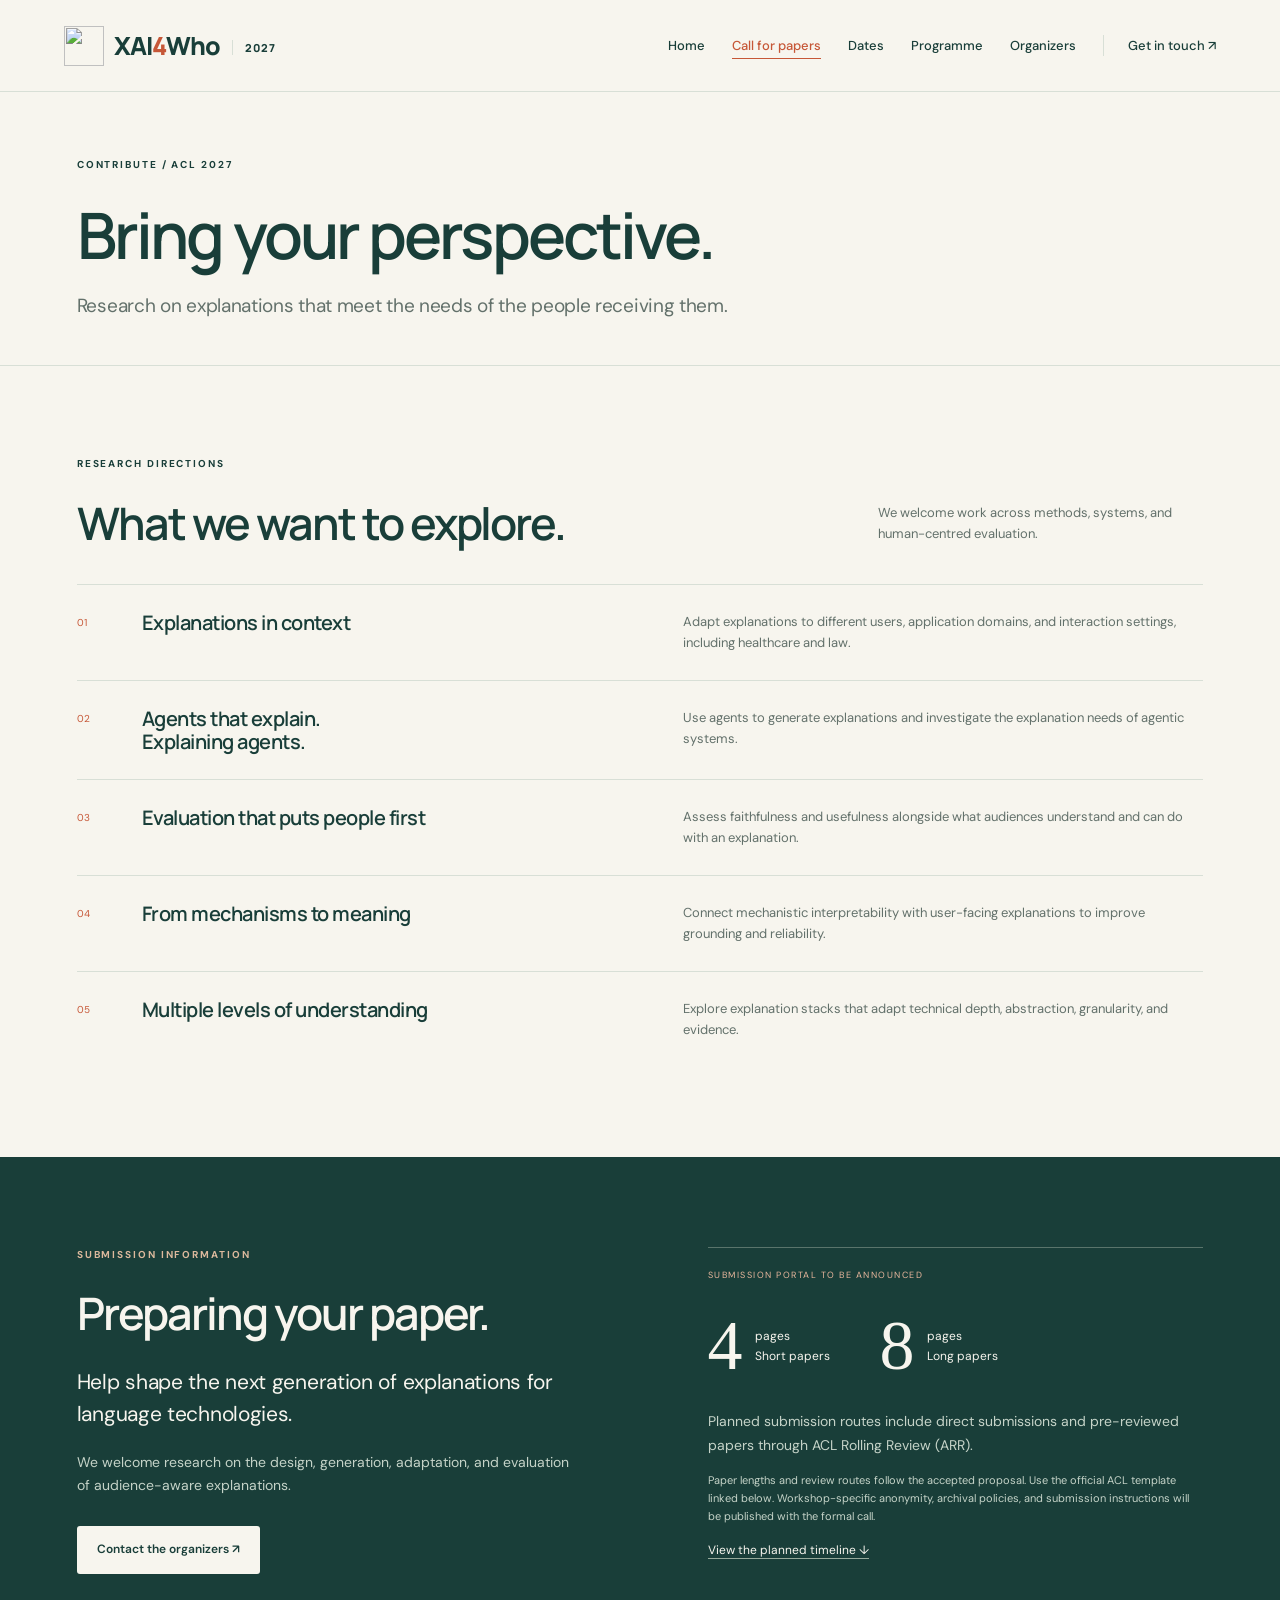
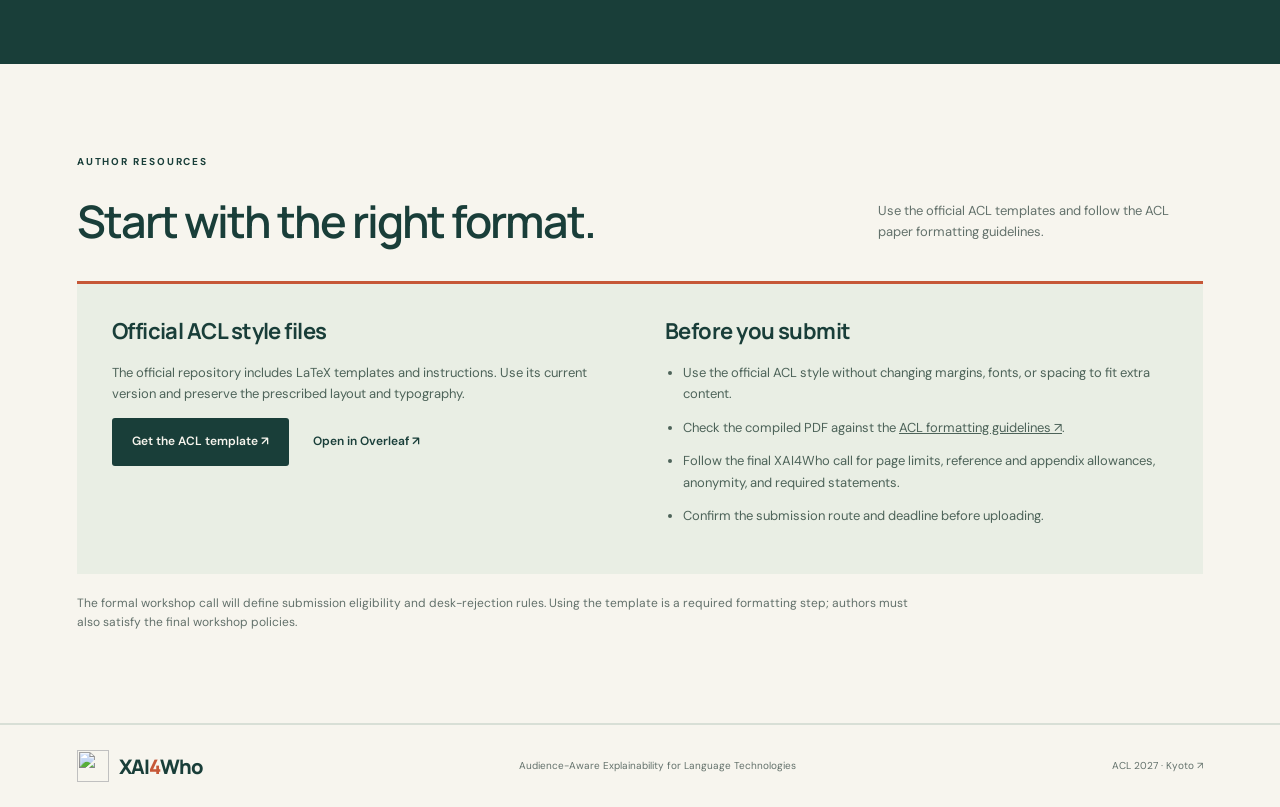
==== call-for-papers.html @ 86479db1 "Publish XAI4Who workshop website pages" ====
<!doctype html>
<html lang="en">
<head><meta charset="utf-8"><meta name="viewport" content="width=device-width,initial-scale=1"><meta name="description" content="Research topics, submission information, official ACL templates and formatting guidance for XAI4Who 2027."><meta name="theme-color" content="#143f3b"><title>Call for papers · XAI4Who 2027</title><link rel="icon" href="assets/logo.svg" type="image/svg+xml"><link rel="stylesheet" href="style.css"></head>
<body><a class="skip" href="#main">Skip to content</a><header><a class="brand" href="index.html"><img src="assets/logo.svg" alt="" width="40" height="40">XAI<span>4</span>Who<span class="edition">2027</span></a><button class="menu" aria-expanded="false" aria-controls="navigation">Menu <span>＋</span></button><nav id="navigation" aria-label="Main navigation"><a href="index.html">Home</a><a href="call-for-papers.html" aria-current="page">Call for papers</a><a href="dates.html">Dates</a><a href="programme.html">Programme</a><a href="organizers.html">Organizers</a><a class="nav-contact" href="mailto:s.k.nigam@bham.ac.uk">Get in touch ↗</a></nav></header>
<main id="main"><section class="wrap page-intro"><div class="eyebrow">CONTRIBUTE / ACL 2027</div><h1>Bring your perspective.</h1><p class="lead">Research on explanations that meet the needs of the people receiving them.</p></section><section class="wrap section" id="topics"><div class="section-head"><div><div class="eyebrow">RESEARCH DIRECTIONS</div><h2>What we want to explore.</h2></div><p>We welcome work across methods, systems, and human-centred evaluation.</p></div><div class="topic-list"><article><span>01</span><h3>Explanations in context</h3><p>Adapt explanations to different users, application domains, and interaction settings, including healthcare and law.</p></article><article><span>02</span><h3>Agents that explain.<br>Explaining agents.</h3><p>Use agents to generate explanations and investigate the explanation needs of agentic systems.</p></article><article><span>03</span><h3>Evaluation that puts people first</h3><p>Assess faithfulness and usefulness alongside what audiences understand and can do with an explanation.</p></article><article><span>04</span><h3>From mechanisms to meaning</h3><p>Connect mechanistic interpretability with user-facing explanations to improve grounding and reliability.</p></article><article><span>05</span><h3>Multiple levels of understanding</h3><p>Explore explanation stacks that adapt technical depth, abstraction, granularity, and evidence.</p></article></div></section><section class="papers-section" id="papers"><div class="wrap section paper-grid"><div><div class="eyebrow">SUBMISSION INFORMATION</div><h2>Preparing your paper.</h2><p class="lead">Help shape the next generation of explanations for language technologies.</p><p>We welcome research on the design, generation, adaptation, and evaluation of audience-aware explanations.</p><a class="button light" href="mailto:s.k.nigam@bham.ac.uk">Contact the organizers ↗</a></div><div class="submission"><div class="submission-status">SUBMISSION PORTAL TO BE ANNOUNCED</div><div class="paper-types"><div><strong>4</strong><span>pages<br>Short papers</span></div><div><strong>8</strong><span>pages<br>Long papers</span></div></div><p>Planned submission routes include direct submissions and pre-reviewed papers through ACL Rolling Review (ARR).</p><p class="fine">Paper lengths and review routes follow the accepted proposal. Use the official ACL template linked below. Workshop-specific anonymity, archival policies, and submission instructions will be published with the formal call.</p><a href="dates.html">View the planned timeline ↓</a></div></div></section><section class="wrap section formatting" id="formatting"><div class="section-head"><div><div class="eyebrow">AUTHOR RESOURCES</div><h2>Start with the right format.</h2></div><p>Use the official ACL templates and follow the ACL paper formatting guidelines.</p></div><div class="template-box"><div><h3>Official ACL style files</h3><p>The official repository includes LaTeX templates and instructions. Use its current version and preserve the prescribed layout and typography.</p><div class="actions"><a class="button" href="https://github.com/acl-org/acl-style-files" target="_blank" rel="noopener">Get the ACL template ↗</a><a class="text-link" href="https://www.overleaf.com/latex/templates/association-for-computational-linguistics-acl-conference/jvxskxpnznfj" target="_blank" rel="noopener">Open in Overleaf ↗</a></div></div><div><h3>Before you submit</h3><ul><li>Use the official ACL style without changing margins, fonts, or spacing to fit extra content.</li><li>Check the compiled PDF against the <a href="https://acl-org.github.io/ACLPUB/formatting.html" target="_blank" rel="noopener">ACL formatting guidelines ↗</a>.</li><li>Follow the final XAI4Who call for page limits, reference and appendix allowances, anonymity, and required statements.</li><li>Confirm the submission route and deadline before uploading.</li></ul></div></div><p class="format-note">The formal workshop call will define submission eligibility and desk-rejection rules. Using the template is a required formatting step; authors must also satisfy the final workshop policies.</p></section></main><footer class="wrap"><a class="brand" href="index.html"><img src="assets/logo.svg" alt="" width="32" height="32">XAI<span>4</span>Who</a><p>Audience-Aware Explainability for Language Technologies</p><a href="https://2027.aclweb.org/">ACL 2027 · Kyoto ↗</a></footer><script src="script.js"></script></body></html>
---- style.css ----
@import url('https://fonts.googleapis.com/css2?family=DM+Sans:wght@400;500;600;700&family=Manrope:wght@400;500;600;700;800&display=swap');
:root{--paper:#f7f5ee;--ink:#193e39;--muted:#63716b;--line:#d8dfd6;--accent:#c65737;--serif:Georgia,'Times New Roman',serif}*{box-sizing:border-box}html{scroll-behavior:smooth;scroll-padding-top:100px}body{margin:0;background:var(--paper);color:var(--ink);font-family:'DM Sans',Arial,sans-serif;line-height:1.65}a{color:inherit;text-decoration:none}a:hover{text-decoration:underline;text-underline-offset:5px}button,a{-webkit-tap-highlight-color:transparent}a:focus-visible,button:focus-visible{outline:3px solid var(--accent);outline-offset:5px}h1,h2,h3,p{margin-top:0}h1,h2,h3{font-family:Manrope,Arial,sans-serif;line-height:1.16;letter-spacing:-.045em}h2{font-size:clamp(32px,3.5vw,48px);font-weight:600;margin-bottom:28px}h3{letter-spacing:-.025em}em{font-family:var(--serif);font-weight:400}header{height:92px;display:flex;align-items:center;justify-content:space-between;padding:0 5%;border-bottom:1px solid var(--line);gap:20px}.brand{display:flex;align-items:center;font:800 25px Manrope,Arial,sans-serif;letter-spacing:-1px;white-space:nowrap}.brand img{margin-right:10px}.brand>span:not(.edition){color:var(--accent)}.edition{font-size:11px;letter-spacing:1px;margin:4px 0 0 12px;border-left:1px solid var(--line);padding-left:12px}nav{display:flex;gap:27px;font-size:13px;font-weight:500}.nav-contact{border-left:1px solid var(--line);padding-left:24px}.wrap{max-width:1320px;padding-left:6%;padding-right:6%;margin:auto}.eyebrow{font-size:10px;letter-spacing:1.9px;font-weight:700;margin-bottom:24px}.dot{display:inline-block;width:7px;height:7px;background:var(--accent);border-radius:50%;margin-right:8px}.hero{display:grid;grid-template-columns:1.05fr 1fr;align-items:center;gap:5%;padding-top:78px;padding-bottom:70px}.hero h1{font-size:clamp(64px,6.8vw,98px);font-weight:600;line-height:1.02;margin-bottom:28px}.hero h1 em{color:var(--accent)}.subtitle{font-size:21px;line-height:1.45;font-weight:500;letter-spacing:-.4px}.intro{font-size:15px;max-width:400px;color:var(--muted);margin-bottom:28px}.actions{display:flex;gap:24px;align-items:center;flex-wrap:wrap}.button{display:inline-flex;align-items:center;justify-content:space-between;gap:25px;background:var(--ink);color:var(--paper);padding:14px 20px;font-size:12px;font-weight:600;border-radius:3px}.button:hover{background:#28564e;text-decoration:none}.text-link{font-size:12px;font-weight:600}.hero-meta{display:flex;flex-wrap:wrap;gap:20px;margin-top:36px;font-size:9px;font-weight:700;letter-spacing:1.1px}.hero-meta span+span:before{content:'·';margin-right:20px;color:var(--accent)}.visual{min-height:460px;position:relative;background:#e9eee4;overflow:hidden;border-radius:180px 180px 8px 8px}.visual-grid{position:absolute;inset:0;background-image:radial-gradient(#b6c7bb 1px,transparent 1px);background-size:20px 20px;opacity:.55}.orbit{position:absolute;left:50%;top:45%;border:1px solid #adbcac;border-radius:50%;transform:translate(-50%,-50%)}.orbit-one{width:280px;height:280px}.orbit-two{width:400px;height:400px}.center-node{position:absolute;left:50%;top:45%;transform:translate(-50%,-50%);width:190px;height:190px;border-radius:50%;background:var(--ink);color:var(--paper);display:flex;align-items:center;justify-content:center;flex-direction:column;box-shadow:0 0 0 13px #e4e9dd99}.small-label{font-size:9px;letter-spacing:2px}.question{font:italic 67px var(--serif);margin:5px 0}.node-bottom{font-size:6px;letter-spacing:.7px}.audience{position:absolute;background:#fffdf7;box-shadow:0 5px 20px #183e3910;display:flex;gap:10px;align-items:center;padding:13px 16px;border:1px solid #dde2d7;border-radius:5px;font-size:12px;font-weight:700;z-index:1}.audience small{display:block;font-size:10px;font-weight:400;color:var(--muted)}.audience-icon{font:25px var(--serif);color:var(--accent)}.a1{top:47px;left:20px}.a2{top:113px;right:12px}.a3{bottom:115px;left:12px}.a4{bottom:54px;right:20px}.visual-caption{position:absolute;bottom:17px;width:100%;text-align:center;font-size:7px;font-weight:700;letter-spacing:1.6px}.announcement{border-block:1px solid var(--line)}.announcement>.wrap{display:flex;align-items:center;justify-content:space-between;gap:25px;padding-top:19px;padding-bottom:19px;font-size:11px}.announcement p{margin:0}.announcement p span{color:var(--muted)}.tag{font-size:8px;letter-spacing:1.3px;color:var(--accent);font-weight:700;white-space:nowrap}.announcement a{white-space:nowrap;font-weight:700}.section{padding-top:90px;padding-bottom:90px}.about{display:grid;grid-template-columns:1fr 1fr;gap:9%}.about-copy p{color:var(--muted);font-size:14px}.lead,.about-copy .lead{font-size:21px;line-height:1.5;color:var(--ink);letter-spacing:-.3px}.principles{display:flex;flex-wrap:wrap;gap:10px;padding-top:10px}.principles span{border:1px solid #cdd8cd;padding:5px 10px;border-radius:20px;font-size:10px}.framework{background:#e9eee4;padding:65px 0}.framework h2{margin-bottom:45px}.dimensions{display:grid;grid-template-columns:repeat(5,1fr)}.dimensions article{border-left:1px solid #bdcabb;padding:0 20px}.dimensions article:first-child{padding-left:0;border:0}.dimensions article>span{font-size:10px;color:var(--accent);font-weight:700}.dimensions h3{font-size:26px;margin:23px 0 7px}.dimensions p{font-size:11px;font-weight:700;margin-bottom:12px}.dimensions small{font-size:11px;line-height:1.7;color:var(--muted);display:block}.section-head{display:flex;justify-content:space-between;gap:55px;align-items:end;margin-bottom:35px}.section-head h2{margin-bottom:0}.section-head>p{max-width:325px;font-size:13px;color:var(--muted);margin-bottom:4px}.topic-list article{display:grid;grid-template-columns:45px 1fr 1fr;gap:20px;border-top:1px solid var(--line);padding:26px 0}.topic-list article>span{font-size:10px;color:var(--accent);padding-top:4px}.topic-list h3{font-size:20px;font-weight:600;margin:0}.topic-list p{font-size:13px;color:var(--muted);margin:0}.papers-section{background:var(--ink);color:var(--paper)}.paper-grid{display:grid;grid-template-columns:1fr 1fr;gap:12%}.papers-section .eyebrow{color:#dcb99d}.papers-section .lead{color:var(--paper)}.papers-section p{font-size:14px;color:#c5d3c8}.papers-section .lead{font-size:21px}.light{background:var(--paper);color:var(--ink);margin-top:15px}.light:hover{background:#dfebd8}.submission{border-top:1px solid #59746b;padding-top:20px}.submission-status{font-size:9px;letter-spacing:1.5px;color:#e9b79d}.paper-types{display:flex;gap:50px;margin:24px 0}.paper-types>div{display:flex;align-items:center;gap:12px}.paper-types strong{font:70px var(--serif)}.paper-types span{font-size:12px;line-height:1.7}.submission .fine{font-size:11px}.submission>a{font-size:12px;border-bottom:1px solid #96aa9c}.dates-layout{display:grid;grid-template-columns: .7fr 1.7fr;gap:9%;margin-top:45px}.dates-layout aside{border-top:3px solid var(--accent);padding-top:24px}.deadline-label{font-size:9px;letter-spacing:1.5px;color:var(--accent);font-weight:700}.big-date{font:43px Manrope,Arial,sans-serif;letter-spacing:-2px;margin:15px 0 22px}.big-date span{display:block;font-size:25px;color:var(--muted);letter-spacing:-1px}.dates-layout aside p{font-size:12px;color:var(--muted);max-width:210px}.dates-layout aside a{font-size:11px;font-weight:700}table{width:100%;border-collapse:collapse;text-align:left;font-size:12px}th{font-size:9px;letter-spacing:1px;text-transform:uppercase;color:var(--muted);padding:0 0 14px}td{border-top:1px solid var(--line);padding:13px 0}td:last-child{white-space:nowrap;text-align:right}th:last-child{text-align:right}.primary-date td{font-weight:700;color:var(--accent)}.date-note{font-size:11px;background:#ecece1;padding:16px;margin-top:20px;color:#58665d}.sources{display:flex;gap:24px;margin-top:13px;font-size:10px}.program{border-top:1px solid var(--line);padding-top:65px}.program-strip{display:flex;gap:40px;border-block:1px solid var(--line);padding:22px 0;font:18px var(--serif)}.program-strip span:before{content:'↗';color:var(--accent);margin-right:15px}.people-section{background:#ebece3}.people{display:grid;grid-template-columns:repeat(3,1fr);gap:35px;margin-top:45px}.person{border-top:1px solid #bdcabb;padding-top:22px}.initials{font:italic 28px var(--serif);color:var(--accent);margin-bottom:20px}.person h3{font-size:18px;margin-bottom:8px}.person p{font-size:12px;min-height:40px;color:var(--muted);margin-bottom:12px}.person a{font-size:10px;font-weight:700}.closing{padding-top:95px;padding-bottom:95px;text-align:center}.closing h2{font-size:clamp(32px,4.3vw,58px)}.closing h2 em{color:var(--accent)}footer{border-top:1px solid var(--line);padding-top:25px!important;padding-bottom:25px!important;display:flex;align-items:center;justify-content:space-between;gap:25px}footer .brand{font-size:20px}footer p,footer>a:last-child{font-size:10px;margin:0;color:var(--muted)}.menu{display:none}.skip{position:fixed;top:-100px;left:10px;background:var(--ink);color:white;padding:12px;z-index:20}.skip:focus{top:10px}.sr-only{position:absolute;width:1px;height:1px;padding:0;margin:-1px;overflow:hidden;clip:rect(0,0,0,0);white-space:nowrap;border:0}
@media(min-width:1450px){header{padding-inline:calc((100% - 1160px)/2)}}@media(max-width:1050px){nav{gap:15px;font-size:11px}.nav-contact{padding-left:14px}.hero{gap:25px}.visual{min-height:430px}.audience{padding:10px;font-size:10px}.audience small{font-size:8px}.a1{left:6px}.a2{right:6px}.a3{left:6px}.a4{right:6px}.center-node{width:160px;height:160px}.question{font-size:55px}.node-bottom{font-size:5px}.actions{gap:18px}.dimensions article{padding:0 13px}.dimensions h3{font-size:22px}}
@media(max-width:760px){header{height:76px;padding-inline:6%;position:relative}.brand{font-size:22px}.brand img{width:34px;height:34px}.menu{display:block;border:1px solid var(--line);background:transparent;color:var(--ink);padding:8px 12px;font:12px inherit}nav{display:none;position:absolute;top:75px;left:0;right:0;background:var(--paper);padding:22px 6%;z-index:10;border-bottom:1px solid var(--line);font-size:15px;box-shadow:0 12px 15px #183e3910}nav.open{display:flex;flex-direction:column;gap:16px}.nav-contact{border:0;padding:0}.hero{grid-template-columns:1fr;padding-top:45px;padding-bottom:40px;gap:40px}.hero h1{font-size:72px}.intro{max-width:440px}.visual{width:100%;max-width:500px;min-height:420px;margin:auto}.audience{font-size:12px;padding:12px}.audience small{font-size:10px}.a1{left:18px}.a2{right:14px}.a3{left:14px}.a4{right:18px}.announcement>.wrap{flex-wrap:wrap;gap:9px 20px}.announcement p{flex-basis:100%;order:3}.announcement a{margin-left:auto}.section{padding-top:60px;padding-bottom:60px}.about,.paper-grid,.dates-layout{grid-template-columns:1fr;gap:30px}.about{gap:10px}.dimensions{grid-template-columns:1fr 1fr;gap:30px 0}.dimensions article{padding:0 20px}.dimensions article:first-child{padding-left:20px;border-left:1px solid #bdcabb}.dimensions h3{margin-top:12px}.framework{padding:50px 0}.section-head{display:block;margin-bottom:30px}.section-head>p{max-width:none;margin-top:18px}.topic-list article{grid-template-columns:25px 1fr;gap:12px}.topic-list p{grid-column:2}.topic-list h3{font-size:21px}.dates-layout aside{padding-bottom:18px}.big-date span{display:inline;margin-left:12px}.dates-layout aside p{max-width:none}.dates-layout aside p{margin-bottom:9px}.program-strip{flex-wrap:wrap;gap:18px;font-size:16px}.people{grid-template-columns:1fr 1fr;gap:30px 20px}.people .person p{min-height:0}.person a{overflow-wrap:anywhere}.section-head>.text-link{display:inline-block;margin-top:20px}.closing{padding-block:65px}footer{flex-wrap:wrap;gap:15px}footer p{flex-basis:100%;order:3}td{font-size:11px}td:first-child{padding-right:15px}.hero-meta{gap:12px}.hero-meta span+span:before{margin-right:12px}}
@media(max-width:450px){.hero h1{font-size:clamp(44px,12vw,54px)}.hero .subtitle{font-size:19px}.audience{padding:9px;font-size:10px}.audience small{font-size:8px}.visual{min-height:390px}.a1{left:8px}.a2{right:8px}.a3{left:8px}.a4{right:8px}.people{grid-template-columns:1fr}.hero-meta{font-size:8px;gap:9px}.hero-meta span+span:before{margin-right:9px}.dimensions article{padding:0 12px}.dimensions article:first-child{padding-left:12px}.dates-layout td{font-size:10px}}
@media(prefers-reduced-motion:reduce){html{scroll-behavior:auto}}

/* Dedicated pages and organizer portraits */
nav a[aria-current="page"]{color:var(--accent);text-decoration:underline;text-underline-offset:8px}
.page-intro{padding-top:65px;padding-bottom:45px;border-bottom:1px solid var(--line)}
.page-intro h1{font-size:clamp(42px,5vw,70px);font-weight:600;margin-bottom:20px;max-width:1000px}
.page-intro .lead{max-width:700px;margin-bottom:0;color:var(--muted);font-size:19px}
.explore-grid{display:grid;grid-template-columns:1fr 1fr;border-top:1px solid var(--line)}
.explore-grid>a{display:block;padding:28px 30px 28px 0;border-bottom:1px solid var(--line)}
.explore-grid>a:nth-child(2n){padding-left:30px;border-left:1px solid var(--line)}
.explore-grid>a:hover{background:#e9eee4;text-decoration:none}
.explore-grid span{font-size:9px;font-weight:700;letter-spacing:1.4px;color:var(--accent)}
.explore-grid h3{font-size:25px;margin:14px 0 12px}
.explore-grid p{font-size:13px;color:var(--muted);margin:0;max-width:370px}
.formatting{border-bottom:1px solid var(--line)}
.template-box{display:grid;grid-template-columns:1fr 1fr;gap:50px;background:#e9eee4;padding:35px;border-top:3px solid var(--accent)}
.template-box h3{font-size:22px;margin-bottom:17px}
.template-box p,.template-box li{font-size:13px;color:#4d6359}
.template-box li{padding-bottom:12px}
.template-box ul{padding-left:18px;margin:0}
.template-box li a{text-decoration:underline}
.format-note{font-size:12px;color:var(--muted);max-width:850px;margin:20px 0 0}
.portrait-link{display:block;width:170px;height:170px;margin-bottom:25px;border-radius:50%;overflow:hidden;background:#dde4d8}
.portrait-link:focus-visible{outline-offset:6px}
.portrait{width:100%;height:100%;object-fit:cover;object-position:center 25%;display:block}
.portrait.wojciech{object-position:68% center}
.portrait.vera{object-fit:contain}
.portrait.shubham{object-position:center 10%}
.person h3 a{font-size:18px;font-weight:600}
.person .profile-link{display:inline-block;border-bottom:1px solid #a8b7a8;margin-bottom:10px;font-size:12px}
.person .email-link{display:block;font-size:11px;overflow-wrap:anywhere}
.committee-note p,.committee-note details{font-size:14px;color:var(--muted);max-width:750px}
.committee-note details{border-top:1px solid var(--line);padding-top:20px;margin-top:35px;font-size:12px}
.committee-note summary{cursor:pointer;color:var(--ink)}
.committee-note li{margin-bottom:8px}
.update-grid{display:grid;grid-template-columns:1fr 1fr;gap:60px}
.update-grid article{border-top:1px solid var(--line);padding-top:25px}
.update-grid p{font-size:14px;color:var(--muted);max-width:420px}
@media(max-width:760px){.page-intro{padding-top:45px;padding-bottom:35px}.page-intro .lead{font-size:17px}.template-box,.update-grid{grid-template-columns:1fr;gap:30px}.template-box{padding:25px}.portrait-link{width:135px;height:135px}.explore-grid h3{font-size:21px}.explore-grid>a:nth-child(2n){padding-left:20px}.explore-grid>a{padding-right:15px}}
@media(max-width:450px){.explore-grid{grid-template-columns:1fr}.explore-grid>a:nth-child(2n){padding-left:0;border-left:0}.portrait-link{width:165px;height:165px}.people{gap:35px}.page-intro h1{font-size:42px}}
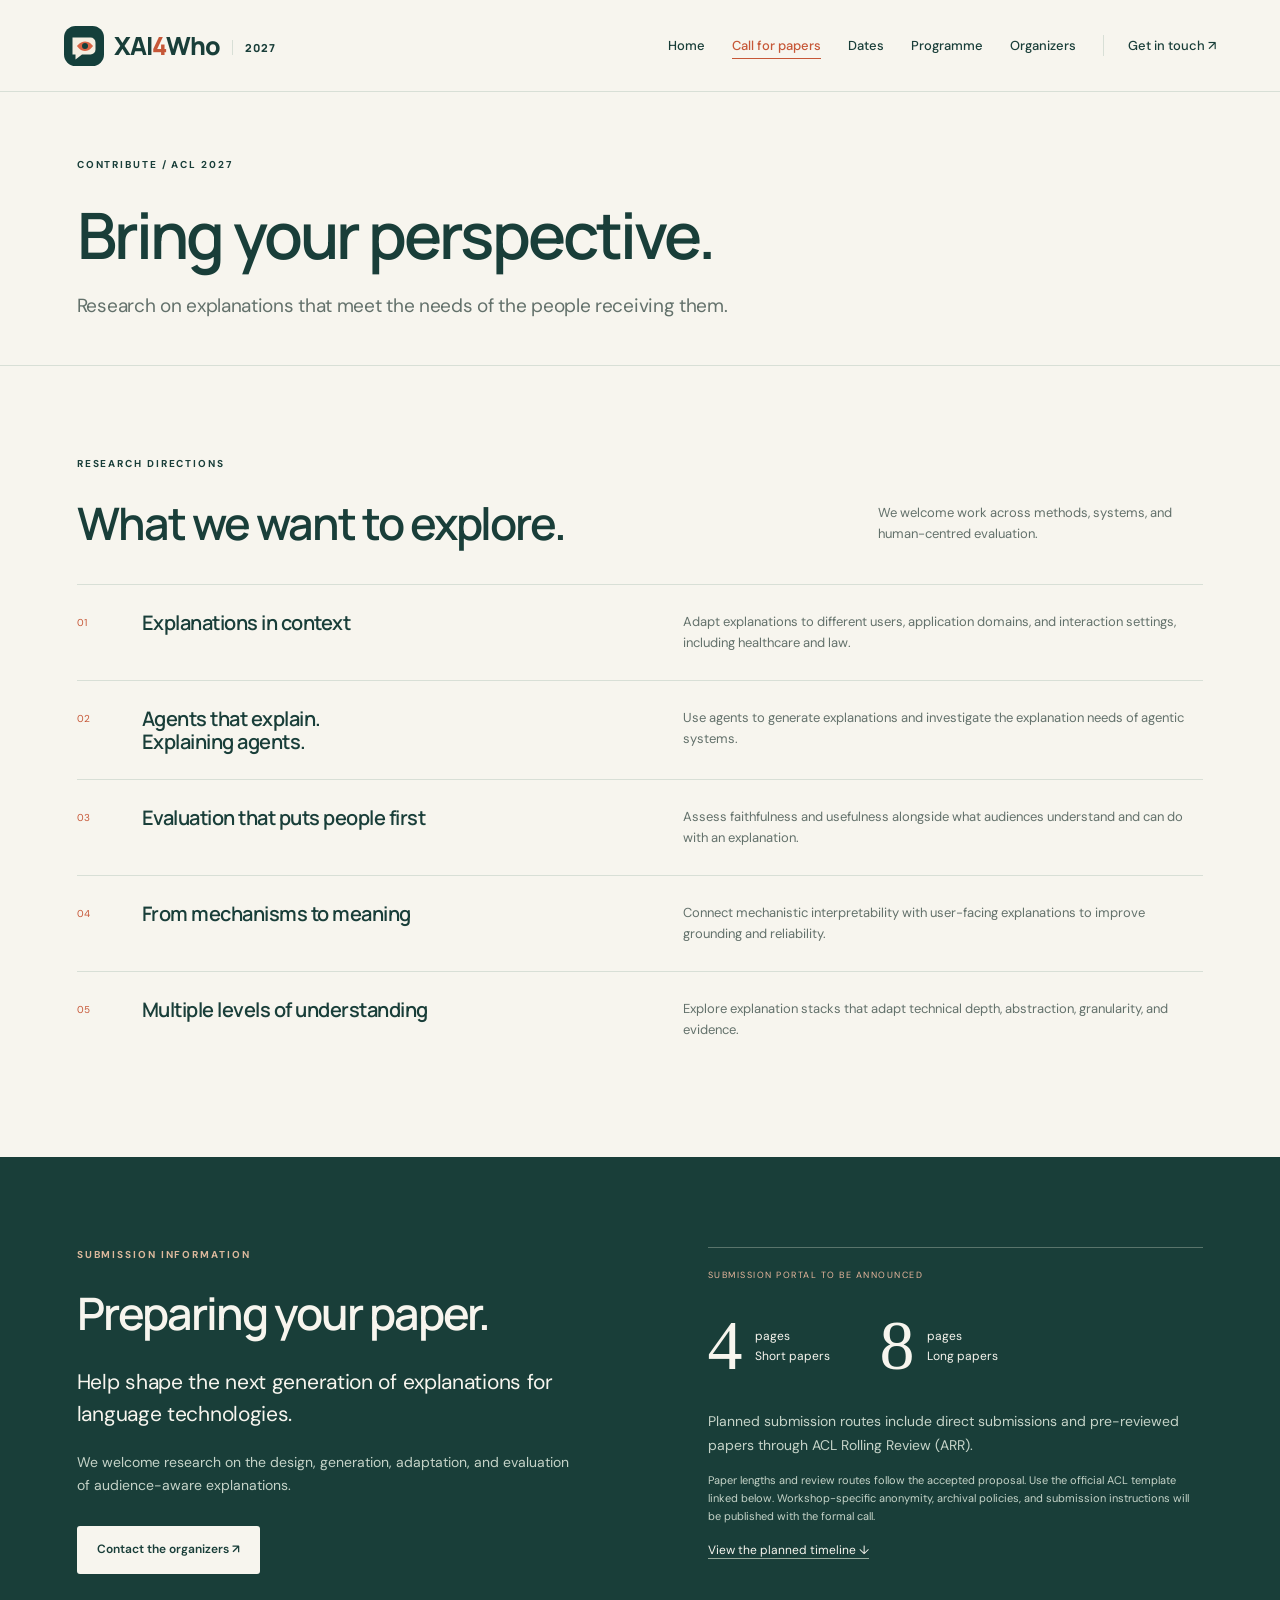
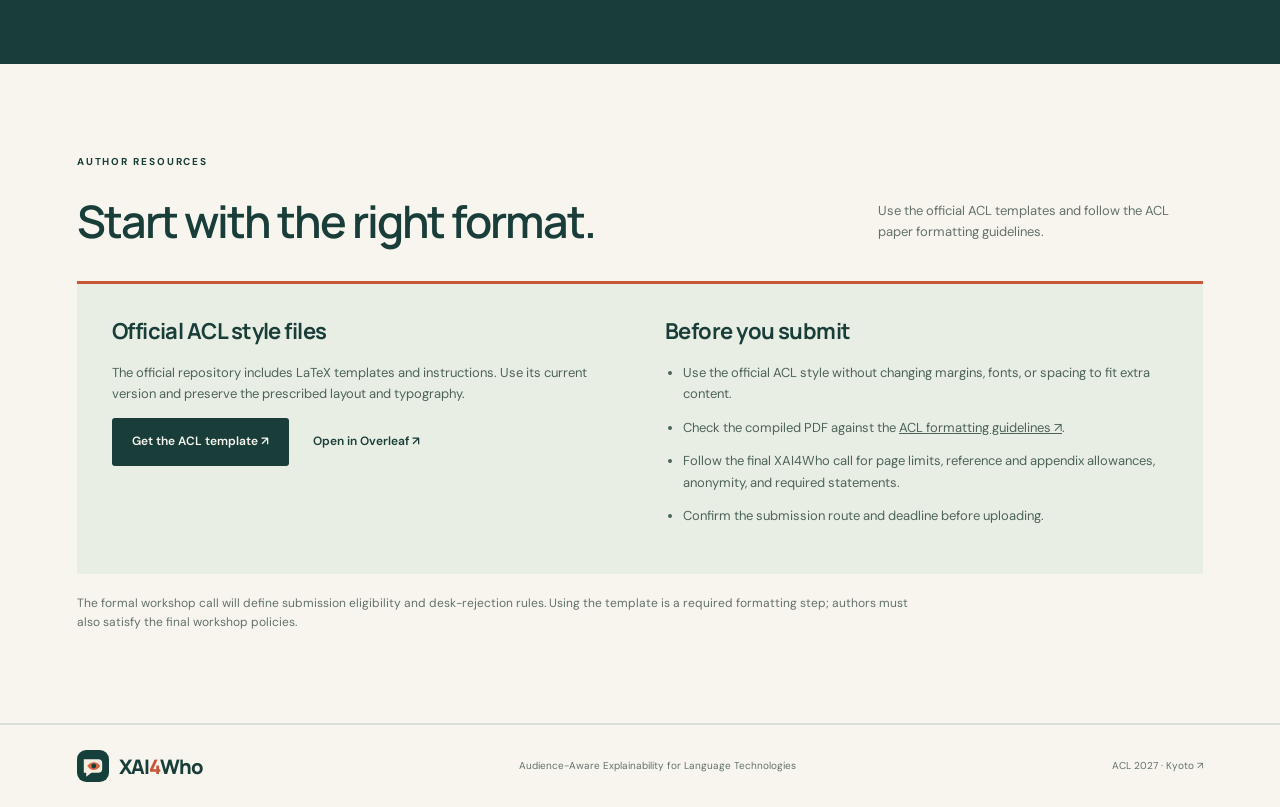
==== commit 4cdf21c6: "Use XAI4Who@gmail.com for workshop enquiries" ====
--- a/call-for-papers.html
+++ b/call-for-papers.html
@@ -1,5 +1,5 @@
 <!doctype html>
 <html lang="en">
 <head><meta charset="utf-8"><meta name="viewport" content="width=device-width,initial-scale=1"><meta name="description" content="Research topics, submission information, official ACL templates and formatting guidance for XAI4Who 2027."><meta name="theme-color" content="#143f3b"><title>Call for papers · XAI4Who 2027</title><link rel="icon" href="assets/logo.svg" type="image/svg+xml"><link rel="stylesheet" href="style.css"></head>
-<body><a class="skip" href="#main">Skip to content</a><header><a class="brand" href="index.html"><img src="assets/logo.svg" alt="" width="40" height="40">XAI<span>4</span>Who<span class="edition">2027</span></a><button class="menu" aria-expanded="false" aria-controls="navigation">Menu <span>＋</span></button><nav id="navigation" aria-label="Main navigation"><a href="index.html">Home</a><a href="call-for-papers.html" aria-current="page">Call for papers</a><a href="dates.html">Dates</a><a href="programme.html">Programme</a><a href="organizers.html">Organizers</a><a class="nav-contact" href="mailto:s.k.nigam@bham.ac.uk">Get in touch ↗</a></nav></header>
-<main id="main"><section class="wrap page-intro"><div class="eyebrow">CONTRIBUTE / ACL 2027</div><h1>Bring your perspective.</h1><p class="lead">Research on explanations that meet the needs of the people receiving them.</p></section><section class="wrap section" id="topics"><div class="section-head"><div><div class="eyebrow">RESEARCH DIRECTIONS</div><h2>What we want to explore.</h2></div><p>We welcome work across methods, systems, and human-centred evaluation.</p></div><div class="topic-list"><article><span>01</span><h3>Explanations in context</h3><p>Adapt explanations to different users, application domains, and interaction settings, including healthcare and law.</p></article><article><span>02</span><h3>Agents that explain.<br>Explaining agents.</h3><p>Use agents to generate explanations and investigate the explanation needs of agentic systems.</p></article><article><span>03</span><h3>Evaluation that puts people first</h3><p>Assess faithfulness and usefulness alongside what audiences understand and can do with an explanation.</p></article><article><span>04</span><h3>From mechanisms to meaning</h3><p>Connect mechanistic interpretability with user-facing explanations to improve grounding and reliability.</p></article><article><span>05</span><h3>Multiple levels of understanding</h3><p>Explore explanation stacks that adapt technical depth, abstraction, granularity, and evidence.</p></article></div></section><section class="papers-section" id="papers"><div class="wrap section paper-grid"><div><div class="eyebrow">SUBMISSION INFORMATION</div><h2>Preparing your paper.</h2><p class="lead">Help shape the next generation of explanations for language technologies.</p><p>We welcome research on the design, generation, adaptation, and evaluation of audience-aware explanations.</p><a class="button light" href="mailto:s.k.nigam@bham.ac.uk">Contact the organizers ↗</a></div><div class="submission"><div class="submission-status">SUBMISSION PORTAL TO BE ANNOUNCED</div><div class="paper-types"><div><strong>4</strong><span>pages<br>Short papers</span></div><div><strong>8</strong><span>pages<br>Long papers</span></div></div><p>Planned submission routes include direct submissions and pre-reviewed papers through ACL Rolling Review (ARR).</p><p class="fine">Paper lengths and review routes follow the accepted proposal. Use the official ACL template linked below. Workshop-specific anonymity, archival policies, and submission instructions will be published with the formal call.</p><a href="dates.html">View the planned timeline ↓</a></div></div></section><section class="wrap section formatting" id="formatting"><div class="section-head"><div><div class="eyebrow">AUTHOR RESOURCES</div><h2>Start with the right format.</h2></div><p>Use the official ACL templates and follow the ACL paper formatting guidelines.</p></div><div class="template-box"><div><h3>Official ACL style files</h3><p>The official repository includes LaTeX templates and instructions. Use its current version and preserve the prescribed layout and typography.</p><div class="actions"><a class="button" href="https://github.com/acl-org/acl-style-files" target="_blank" rel="noopener">Get the ACL template ↗</a><a class="text-link" href="https://www.overleaf.com/latex/templates/association-for-computational-linguistics-acl-conference/jvxskxpnznfj" target="_blank" rel="noopener">Open in Overleaf ↗</a></div></div><div><h3>Before you submit</h3><ul><li>Use the official ACL style without changing margins, fonts, or spacing to fit extra content.</li><li>Check the compiled PDF against the <a href="https://acl-org.github.io/ACLPUB/formatting.html" target="_blank" rel="noopener">ACL formatting guidelines ↗</a>.</li><li>Follow the final XAI4Who call for page limits, reference and appendix allowances, anonymity, and required statements.</li><li>Confirm the submission route and deadline before uploading.</li></ul></div></div><p class="format-note">The formal workshop call will define submission eligibility and desk-rejection rules. Using the template is a required formatting step; authors must also satisfy the final workshop policies.</p></section></main><footer class="wrap"><a class="brand" href="index.html"><img src="assets/logo.svg" alt="" width="32" height="32">XAI<span>4</span>Who</a><p>Audience-Aware Explainability for Language Technologies</p><a href="https://2027.aclweb.org/">ACL 2027 · Kyoto ↗</a></footer><script src="script.js"></script></body></html>
+<body><a class="skip" href="#main">Skip to content</a><header><a class="brand" href="index.html"><img src="assets/logo.svg" alt="" width="40" height="40">XAI<span>4</span>Who<span class="edition">2027</span></a><button class="menu" aria-expanded="false" aria-controls="navigation">Menu <span>＋</span></button><nav id="navigation" aria-label="Main navigation"><a href="index.html">Home</a><a href="call-for-papers.html" aria-current="page">Call for papers</a><a href="dates.html">Dates</a><a href="programme.html">Programme</a><a href="organizers.html">Organizers</a><a class="nav-contact" href="mailto:XAI4Who@gmail.com">Get in touch ↗</a></nav></header>
+<main id="main"><section class="wrap page-intro"><div class="eyebrow">CONTRIBUTE / ACL 2027</div><h1>Bring your perspective.</h1><p class="lead">Research on explanations that meet the needs of the people receiving them.</p></section><section class="wrap section" id="topics"><div class="section-head"><div><div class="eyebrow">RESEARCH DIRECTIONS</div><h2>What we want to explore.</h2></div><p>We welcome work across methods, systems, and human-centred evaluation.</p></div><div class="topic-list"><article><span>01</span><h3>Explanations in context</h3><p>Adapt explanations to different users, application domains, and interaction settings, including healthcare and law.</p></article><article><span>02</span><h3>Agents that explain.<br>Explaining agents.</h3><p>Use agents to generate explanations and investigate the explanation needs of agentic systems.</p></article><article><span>03</span><h3>Evaluation that puts people first</h3><p>Assess faithfulness and usefulness alongside what audiences understand and can do with an explanation.</p></article><article><span>04</span><h3>From mechanisms to meaning</h3><p>Connect mechanistic interpretability with user-facing explanations to improve grounding and reliability.</p></article><article><span>05</span><h3>Multiple levels of understanding</h3><p>Explore explanation stacks that adapt technical depth, abstraction, granularity, and evidence.</p></article></div></section><section class="papers-section" id="papers"><div class="wrap section paper-grid"><div><div class="eyebrow">SUBMISSION INFORMATION</div><h2>Preparing your paper.</h2><p class="lead">Help shape the next generation of explanations for language technologies.</p><p>We welcome research on the design, generation, adaptation, and evaluation of audience-aware explanations.</p><a class="button light" href="mailto:XAI4Who@gmail.com">Contact the organizers ↗</a></div><div class="submission"><div class="submission-status">SUBMISSION PORTAL TO BE ANNOUNCED</div><div class="paper-types"><div><strong>4</strong><span>pages<br>Short papers</span></div><div><strong>8</strong><span>pages<br>Long papers</span></div></div><p>Planned submission routes include direct submissions and pre-reviewed papers through ACL Rolling Review (ARR).</p><p class="fine">Paper lengths and review routes follow the accepted proposal. Use the official ACL template linked below. Workshop-specific anonymity, archival policies, and submission instructions will be published with the formal call.</p><a href="dates.html">View the planned timeline ↓</a></div></div></section><section class="wrap section formatting" id="formatting"><div class="section-head"><div><div class="eyebrow">AUTHOR RESOURCES</div><h2>Start with the right format.</h2></div><p>Use the official ACL templates and follow the ACL paper formatting guidelines.</p></div><div class="template-box"><div><h3>Official ACL style files</h3><p>The official repository includes LaTeX templates and instructions. Use its current version and preserve the prescribed layout and typography.</p><div class="actions"><a class="button" href="https://github.com/acl-org/acl-style-files" target="_blank" rel="noopener">Get the ACL template ↗</a><a class="text-link" href="https://www.overleaf.com/latex/templates/association-for-computational-linguistics-acl-conference/jvxskxpnznfj" target="_blank" rel="noopener">Open in Overleaf ↗</a></div></div><div><h3>Before you submit</h3><ul><li>Use the official ACL style without changing margins, fonts, or spacing to fit extra content.</li><li>Check the compiled PDF against the <a href="https://acl-org.github.io/ACLPUB/formatting.html" target="_blank" rel="noopener">ACL formatting guidelines ↗</a>.</li><li>Follow the final XAI4Who call for page limits, reference and appendix allowances, anonymity, and required statements.</li><li>Confirm the submission route and deadline before uploading.</li></ul></div></div><p class="format-note">The formal workshop call will define submission eligibility and desk-rejection rules. Using the template is a required formatting step; authors must also satisfy the final workshop policies.</p></section></main><footer class="wrap"><a class="brand" href="index.html"><img src="assets/logo.svg" alt="" width="32" height="32">XAI<span>4</span>Who</a><p>Audience-Aware Explainability for Language Technologies</p><a href="https://2027.aclweb.org/">ACL 2027 · Kyoto ↗</a></footer><script src="script.js"></script></body></html>
